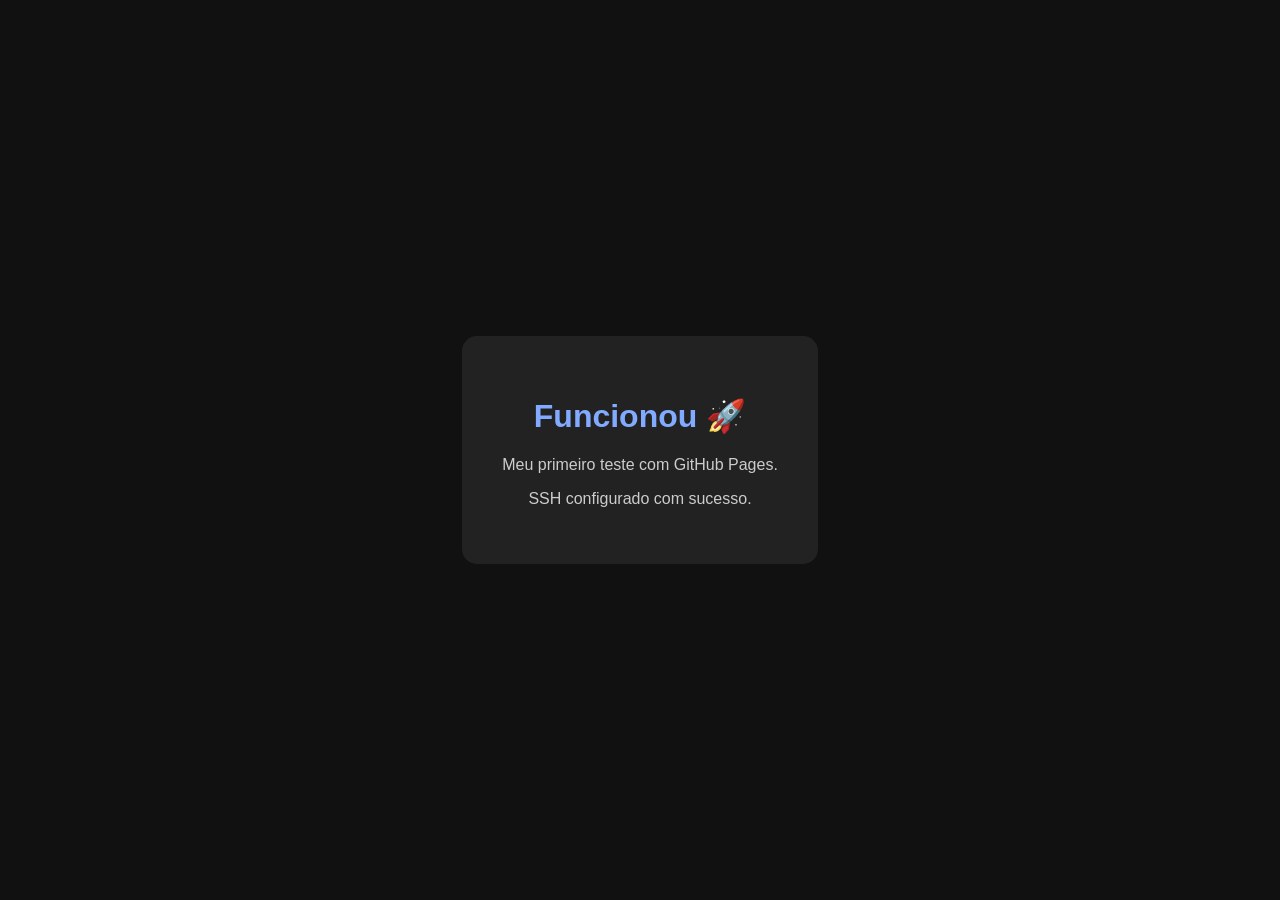
==== index.html @ 11e62f38 "Primeira página" ====
<!DOCTYPE html>
<html lang="pt-BR">
<head>
    <meta charset="UTF-8">
    <meta name="viewport" content="width=device-width, initial-scale=1.0">
    <title>Teste GitHub Pages</title>
    <style>
        body {
            font-family: Arial, sans-serif;
            background: #111;
            color: white;
            display: flex;
            height: 100vh;
            align-items: center;
            justify-content: center;
            margin: 0;
        }

        .card {
            background: #222;
            padding: 40px;
            border-radius: 15px;
            text-align: center;
        }

        h1 {
            color: #82AAFF;
        }

        p {
            color: #ccc;
        }
    </style>
</head>

<body>
    <div class="card">
        <h1>Funcionou 🚀</h1>
        <p>Meu primeiro teste com GitHub Pages.</p>
        <p>SSH configurado com sucesso.</p>
    </div>
</body>
</html>
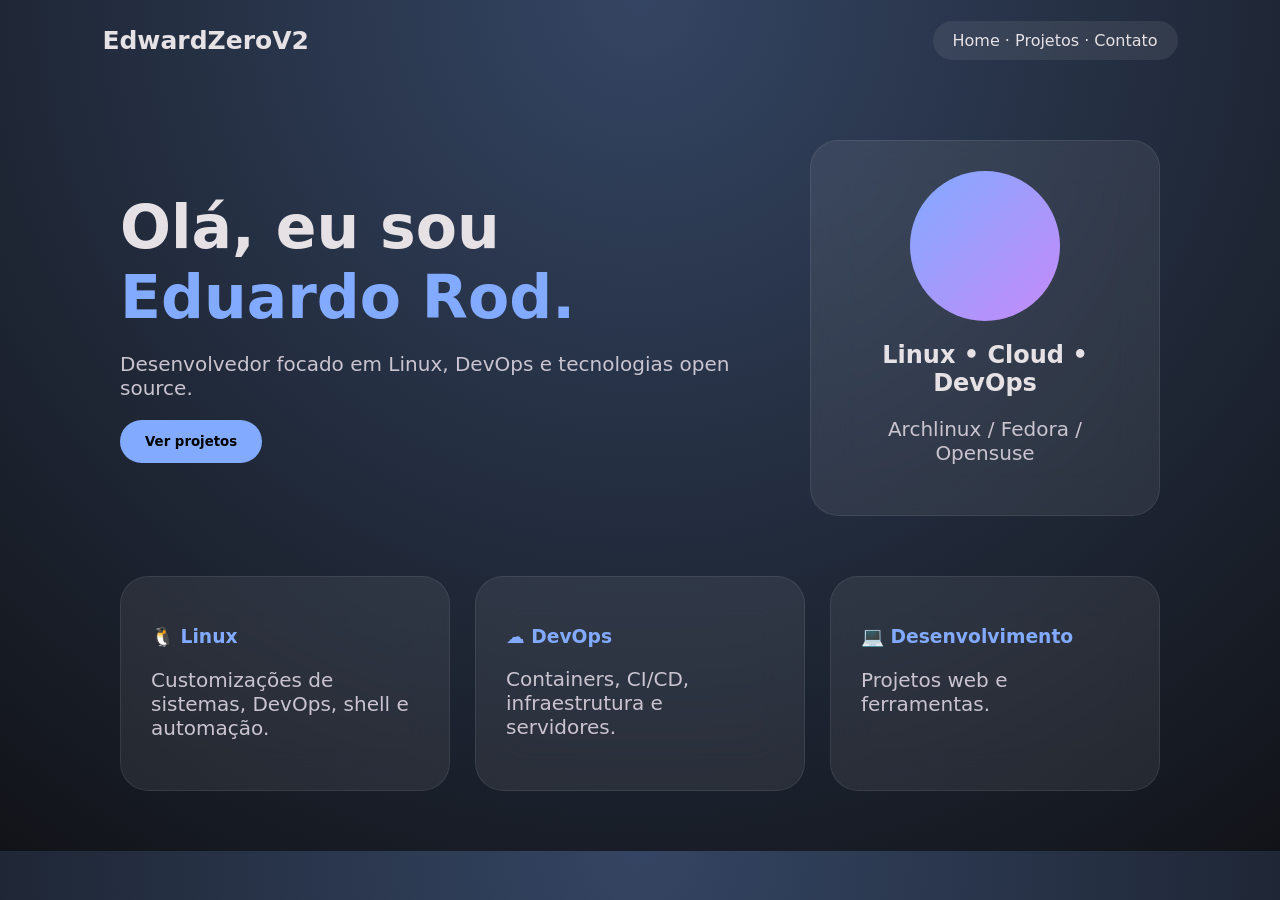
==== commit c94c12fe: "Update index.html" ====
--- a/index.html
+++ b/index.html
@@ -1,43 +1,336 @@
 <!DOCTYPE html>
 <html lang="pt-BR">
 <head>
-    <meta charset="UTF-8">
-    <meta name="viewport" content="width=device-width, initial-scale=1.0">
-    <title>Teste GitHub Pages</title>
-    <style>
-        body {
-            font-family: Arial, sans-serif;
-            background: #111;
-            color: white;
-            display: flex;
-            height: 100vh;
-            align-items: center;
-            justify-content: center;
-            margin: 0;
-        }
-
-        .card {
-            background: #222;
-            padding: 40px;
-            border-radius: 15px;
-            text-align: center;
-        }
-
-        h1 {
-            color: #82AAFF;
-        }
-
-        p {
-            color: #ccc;
-        }
-    </style>
+<meta charset="UTF-8">
+<meta name="viewport" content="width=device-width, initial-scale=1.0">
+
+<title>Edward - Portfolio</title>
+
+<style>
+
+:root {
+    --primary: #82AAFF;
+    --surface: #111318;
+    --surface2: #1b1b21;
+    --text: #e6e1e5;
+    --subtext: #cac4d0;
+}
+
+* {
+    box-sizing:border-box;
+    font-family:
+        "Google Sans",
+        "Inter",
+        system-ui,
+        sans-serif;
+}
+
+
+body {
+    margin:0;
+    background:
+        radial-gradient(
+            circle at top,
+            #344563,
+            var(--surface)
+        );
+
+    color:var(--text);
+}
+
+
+/* barra superior estilo GNOME */
+
+.header {
+
+    height:80px;
+
+    display:flex;
+    align-items:center;
+    justify-content:space-between;
+
+    padding:0 8%;
+
+}
+
+
+.logo {
+
+    font-size:25px;
+    font-weight:700;
+
+}
+
+
+.nav {
+
+    background:rgba(255,255,255,.08);
+
+    padding:10px 20px;
+
+    border-radius:40px;
+
+    backdrop-filter:blur(20px);
+
+}
+
+
+/* conteúdo */
+
+.container {
+
+    max-width:1100px;
+    margin:auto;
+    padding:60px 30px;
+
+}
+
+
+
+.hero {
+
+    display:grid;
+    grid-template-columns:1fr 350px;
+
+    gap:50px;
+
+    align-items:center;
+
+}
+
+
+
+h1 {
+
+    font-size:60px;
+    margin:0;
+
+}
+
+
+h1 span {
+
+    color:var(--primary);
+
+}
+
+
+p {
+
+    color:var(--subtext);
+
+    font-size:20px;
+
+}
+
+
+/* cards GTK */
+
+.card {
+
+    background:
+    rgba(255,255,255,.07);
+
+    border-radius:28px;
+
+    padding:30px;
+
+    border:
+    1px solid rgba(255,255,255,.08);
+
+    backdrop-filter:blur(20px);
+
+}
+
+
+.profile {
+
+    text-align:center;
+
+}
+
+
+.avatar {
+
+    width:150px;
+    height:150px;
+
+    margin:auto;
+
+    border-radius:50%;
+
+    background:
+    linear-gradient(
+        135deg,
+        #82AAFF,
+        #c58af9
+    );
+
+}
+
+
+/* projetos */
+
+.projects {
+
+    margin-top:60px;
+
+    display:grid;
+
+    grid-template-columns:
+    repeat(auto-fit,minmax(250px,1fr));
+
+    gap:25px;
+
+}
+
+
+.project h3 {
+
+    color:var(--primary);
+
+}
+
+
+button {
+
+    background:var(--primary);
+
+    border:0;
+
+    padding:14px 25px;
+
+    border-radius:30px;
+
+    font-weight:bold;
+
+    cursor:pointer;
+
+}
+
+
+</style>
+
 </head>
 
+
 <body>
-    <div class="card">
-        <h1>Funcionou 🚀</h1>
-        <p>Meu primeiro teste com GitHub Pages.</p>
-        <p>SSH configurado com sucesso.</p>
-    </div>
+
+
+<header class="header">
+
+<div class="logo">
+EdwardZeroV2
+</div>
+
+
+<div class="nav">
+Home · Projetos · Contato
+</div>
+
+</header>
+
+
+
+<main class="container">
+
+
+<section class="hero">
+
+
+<div>
+
+<h1>
+Olá, eu sou
+<span>Eduardo Rod.</span>
+</h1>
+
+<p>
+Desenvolvedor focado em Linux,
+DevOps e tecnologias open source.
+</p>
+
+
+<button>
+Ver projetos
+</button>
+
+
+</div>
+
+
+
+<div class="card profile">
+
+<div class="avatar"></div>
+
+<h2>
+Linux • Cloud • DevOps
+</h2>
+
+<p>
+Archlinux / Fedora / Opensuse
+</p>
+
+</div>
+
+
+</section>
+
+
+
+
+<section class="projects">
+
+
+<div class="card project">
+
+<h3>
+🐧 Linux
+</h3>
+
+<p>
+Customizações de sistemas,
+DevOps, shell e automação.
+</p>
+
+</div>
+
+
+
+<div class="card project">
+
+<h3>
+☁ DevOps
+</h3>
+
+<p>
+Containers, CI/CD,
+infraestrutura e servidores.
+</p>
+
+</div>
+
+
+
+<div class="card project">
+
+<h3>
+💻 Desenvolvimento
+</h3>
+
+<p>
+Projetos web e ferramentas.
+</p>
+
+</div>
+
+
+</section>
+
+
+</main>
+
+
 </body>
 </html>
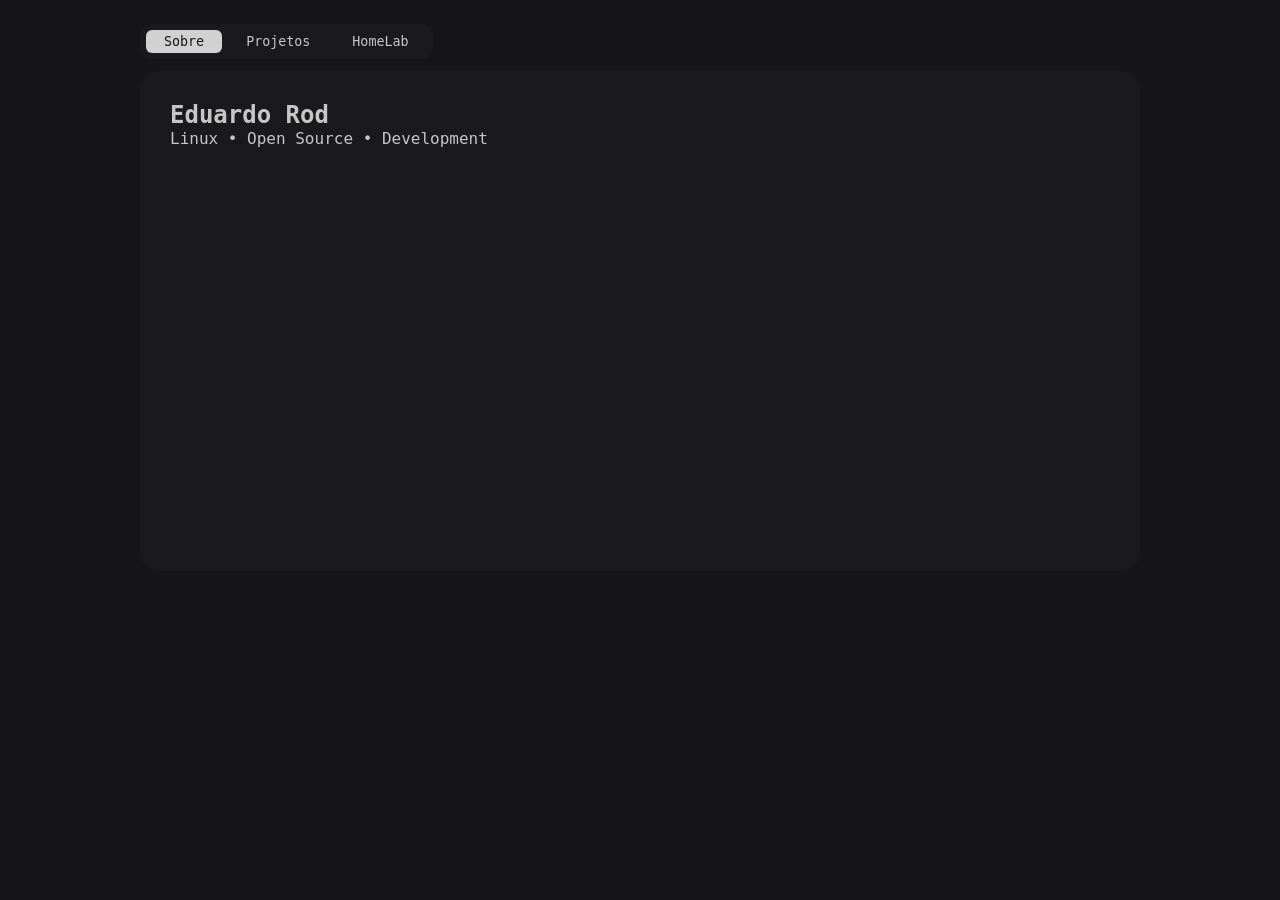
==== commit 6de86178: "Create initial portfolio structure" ====
--- a/index.html
+++ b/index.html
@@ -1,336 +1,69 @@
 <!DOCTYPE html>
 <html lang="pt-BR">
+
 <head>
-<meta charset="UTF-8">
-<meta name="viewport" content="width=device-width, initial-scale=1.0">
 
-<title>Edward - Portfolio</title>
+    <meta charset="UTF-8">
+    <meta name="viewport" content="width=device-width, initial-scale=1.0">
 
-<style>
+    <title>EdwardZeroV2</title>
 
-:root {
-    --primary: #82AAFF;
-    --surface: #111318;
-    --surface2: #1b1b21;
-    --text: #e6e1e5;
-    --subtext: #cac4d0;
-}
-
-* {
-    box-sizing:border-box;
-    font-family:
-        "Google Sans",
-        "Inter",
-        system-ui,
-        sans-serif;
-}
-
-
-body {
-    margin:0;
-    background:
-        radial-gradient(
-            circle at top,
-            #344563,
-            var(--surface)
-        );
-
-    color:var(--text);
-}
-
-
-/* barra superior estilo GNOME */
-
-.header {
-
-    height:80px;
-
-    display:flex;
-    align-items:center;
-    justify-content:space-between;
-
-    padding:0 8%;
-
-}
-
-
-.logo {
-
-    font-size:25px;
-    font-weight:700;
-
-}
-
-
-.nav {
-
-    background:rgba(255,255,255,.08);
-
-    padding:10px 20px;
-
-    border-radius:40px;
-
-    backdrop-filter:blur(20px);
-
-}
-
-
-/* conteúdo */
-
-.container {
-
-    max-width:1100px;
-    margin:auto;
-    padding:60px 30px;
-
-}
-
-
-
-.hero {
-
-    display:grid;
-    grid-template-columns:1fr 350px;
-
-    gap:50px;
-
-    align-items:center;
-
-}
-
-
-
-h1 {
-
-    font-size:60px;
-    margin:0;
-
-}
-
-
-h1 span {
-
-    color:var(--primary);
-
-}
-
-
-p {
-
-    color:var(--subtext);
-
-    font-size:20px;
-
-}
-
-
-/* cards GTK */
-
-.card {
-
-    background:
-    rgba(255,255,255,.07);
-
-    border-radius:28px;
-
-    padding:30px;
-
-    border:
-    1px solid rgba(255,255,255,.08);
-
-    backdrop-filter:blur(20px);
-
-}
-
-
-.profile {
-
-    text-align:center;
-
-}
-
-
-.avatar {
-
-    width:150px;
-    height:150px;
-
-    margin:auto;
-
-    border-radius:50%;
-
-    background:
-    linear-gradient(
-        135deg,
-        #82AAFF,
-        #c58af9
-    );
-
-}
-
-
-/* projetos */
-
-.projects {
-
-    margin-top:60px;
-
-    display:grid;
-
-    grid-template-columns:
-    repeat(auto-fit,minmax(250px,1fr));
-
-    gap:25px;
-
-}
-
-
-.project h3 {
-
-    color:var(--primary);
-
-}
-
-
-button {
-
-    background:var(--primary);
-
-    border:0;
-
-    padding:14px 25px;
-
-    border-radius:30px;
-
-    font-weight:bold;
-
-    cursor:pointer;
-
-}
-
-
-</style>
+    <link rel="stylesheet" href="css/style.css">
 
 </head>
 
 
 <body>
 
-
-<header class="header">
-
-<div class="logo">
-EdwardZeroV2
-</div>
+    <div class="app">
 
 
-<div class="nav">
-Home · Projetos · Contato
-</div>
+        <header class="header">
 
-</header>
+            <nav class="tabs" aria-label="Navegação principal">
+
+
+                <button class="tab active" data-page="about">
+                    Sobre
+                </button>
+
+
+                <button class="tab" data-page="projects">
+                    Projetos
+                </button>
+
+
+                <button class="tab" data-page="homelab">
+                    HomeLab
+                </button>
+
+
+            </nav>
+
+        </header>
 
 
 
-<main class="container">
+        <main class="content">
 
 
-<section class="hero">
+            <section class="page" id="page">
+
+                <!-- O conteúdo das páginas entra aqui -->
+
+            </section>
 
 
-<div>
-
-<h1>
-Olá, eu sou
-<span>Eduardo Rod.</span>
-</h1>
-
-<p>
-Desenvolvedor focado em Linux,
-DevOps e tecnologias open source.
-</p>
+        </main>
 
 
-<button>
-Ver projetos
-</button>
-
-
-</div>
+    </div>
 
 
 
-<div class="card profile">
-
-<div class="avatar"></div>
-
-<h2>
-Linux • Cloud • DevOps
-</h2>
-
-<p>
-Archlinux / Fedora / Opensuse
-</p>
-
-</div>
-
-
-</section>
-
-
-
-
-<section class="projects">
-
-
-<div class="card project">
-
-<h3>
-🐧 Linux
-</h3>
-
-<p>
-Customizações de sistemas,
-DevOps, shell e automação.
-</p>
-
-</div>
-
-
-
-<div class="card project">
-
-<h3>
-☁ DevOps
-</h3>
-
-<p>
-Containers, CI/CD,
-infraestrutura e servidores.
-</p>
-
-</div>
-
-
-
-<div class="card project">
-
-<h3>
-💻 Desenvolvimento
-</h3>
-
-<p>
-Projetos web e ferramentas.
-</p>
-
-</div>
-
-
-</section>
-
-
-</main>
+    <script src="js/main.js"></script>
 
 
 </body>
+
 </html>
--- a/css/style.css
+++ b/css/style.css
@@ -0,0 +1,106 @@
+:root {
+    --background: #161618;
+    --surface: #1a1a1c;
+    --surface-active: #d1d1d1;
+    --text: #c6c6c6;
+    --text-highlight: #dfe0e0;
+    --text-on-active: #161618;
+}
+
+
+/* Reset */
+
+* {
+    margin: 0;
+    padding: 0;
+    box-sizing: border-box;
+}
+
+
+/* Base */
+
+body {
+    min-height: 100vh;
+    background: var(--background);
+    color: var(--text);
+    font-family:
+    "Monaspace Neon NF",
+    monospace;
+}
+
+html {
+    scroll-behavior: smooth;
+}
+
+/* Estrutura principal */
+
+.app {
+    width: min(94%, 1000px);
+    min-height: 100vh;
+    margin: auto;
+}
+
+
+/* Cabeçalho */
+
+.header {
+    display:flex;
+    justify-content:flex-start;
+    align-items:center;
+    padding:24px 0;
+}
+
+/* Tabs */
+
+.tabs {
+    display: flex;
+    gap: 6px;
+    padding: 6px;
+    background: var(--surface);
+    border-radius: 12px;
+}
+
+
+.tab {
+    border:none;
+    background:transparent;
+    color:var(--text);
+    font-family:inherit;
+    padding:4px 18px;
+    border-radius:6px;
+    cursor:pointer;
+    transition:.2s ease;
+}
+
+
+.tab.active {
+    background:var(--surface-active);
+    color:var(--text-on-active);
+}
+
+
+/* Área de conteúdo */
+
+.content {
+    margin-top: -12px;
+}
+
+.page {
+    min-height:500px;
+    padding:30px;
+    background:var(--surface);
+    border-radius:20px;
+    animation: page-in .25s ease;
+}
+
+@keyframes page-in {
+    from {
+        opacity:0;
+        transform:translateY(8px);
+    }
+
+    to {
+        opacity:1;
+        transform:translateY(0);
+    }
+}
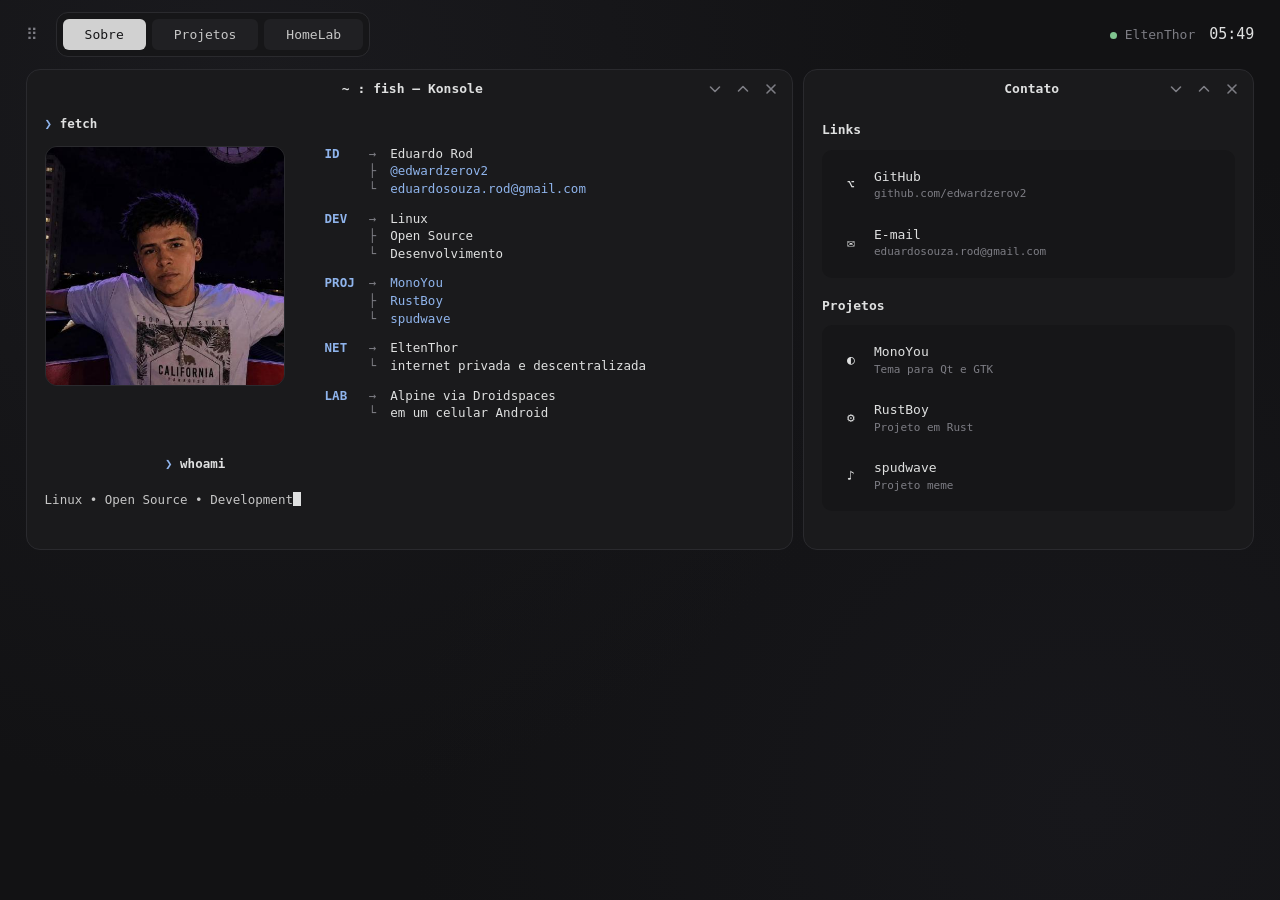
==== commit e58d464e: "Redesign: visual desktop KDE, avatar, EltenThor e projetos" ====
--- a/index.html
+++ b/index.html
@@ -17,52 +17,39 @@
 
     <div class="app">
 
+        <!-- Painel superior -->
+        <header class="header">
 
-        <header class="header">
+            <span class="launcher" aria-hidden="true">⠿</span>
 
             <nav class="tabs" aria-label="Navegação principal">
 
-
-                <button class="tab active" data-page="about">
-                    Sobre
-                </button>
-
-
-                <button class="tab" data-page="projects">
-                    Projetos
-                </button>
-
-
-                <button class="tab" data-page="homelab">
-                    HomeLab
-                </button>
-
+                <button class="tab active" data-page="about">Sobre</button>
+                <button class="tab" data-page="projects">Projetos</button>
+                <button class="tab" data-page="homelab">HomeLab</button>
 
             </nav>
+
+            <div class="tray">
+                <span class="net" title="Este site roda na EltenThor">EltenThor</span>
+                <time class="clock" id="clock">--:--</time>
+            </div>
 
         </header>
 
 
-
         <main class="content">
 
-
             <section class="page" id="page">
-
                 <!-- O conteúdo das páginas entra aqui -->
-
             </section>
 
-
         </main>
-
 
     </div>
 
 
-
     <script src="js/main.js"></script>
-
 
 </body>
 
--- a/css/style.css
+++ b/css/style.css
@@ -1,12 +1,21 @@
 :root {
-    --background: #161618;
+    --background: #121214;
+    --panel: #161618;
     --surface: #1a1a1c;
+    --surface-2: #202023;
     --surface-active: #d1d1d1;
+    --border: #2a2a2e;
     --text: #c6c6c6;
+    --text-dim: #7d7d84;
     --text-highlight: #dfe0e0;
     --text-on-active: #161618;
-}
-
+    --accent: #1f3556;
+    --accent-text: #8fb4ec;
+    --ok: #7fc48f;
+    --warn: #e0b45c;
+    --radius-win: 14px;
+    --gap: 10px;
+}
 
 /* Reset */
 
@@ -16,91 +25,536 @@
     box-sizing: border-box;
 }
 
-
-/* Base */
+html {
+    scroll-behavior: smooth;
+}
 
 body {
     min-height: 100vh;
-    background: var(--background);
+    background:
+        radial-gradient(circle at 20% 10%, #1a1a1e 0%, transparent 55%),
+        radial-gradient(circle at 85% 90%, #17171b 0%, transparent 50%),
+        var(--background);
     color: var(--text);
-    font-family:
-    "Monaspace Neon NF",
-    monospace;
-}
-
-html {
-    scroll-behavior: smooth;
+    font-family: "Monaspace Neon NF", "Monaspace Neon", "JetBrains Mono", "Fira Code", ui-monospace, monospace;
+    font-size: 13px;
+    line-height: 1.5;
+}
+
+a {
+    color: var(--accent-text);
+    text-decoration: none;
+}
+
+a:hover {
+    text-decoration: underline;
+}
+
+:focus-visible {
+    outline: 2px solid var(--accent-text);
+    outline-offset: 2px;
 }
 
 /* Estrutura principal */
 
 .app {
-    width: min(94%, 1000px);
+    width: min(96%, 1400px);
     min-height: 100vh;
     margin: auto;
-}
-
-
-/* Cabeçalho */
+    padding-bottom: 24px;
+}
+
+/* Painel superior (barra do KDE) */
 
 .header {
-    display:flex;
-    justify-content:flex-start;
-    align-items:center;
-    padding:24px 0;
-}
-
-/* Tabs */
+    display: flex;
+    align-items: center;
+    gap: 16px;
+    padding: 12px 0;
+}
+
+.launcher {
+    color: var(--text-dim);
+    font-size: 16px;
+    letter-spacing: 2px;
+}
 
 .tabs {
     display: flex;
     gap: 6px;
     padding: 6px;
+    background: var(--panel);
+    border: 1px solid var(--border);
+    border-radius: 12px;
+}
+
+.tab {
+    border: none;
+    background: var(--surface-2);
+    color: var(--text);
+    font-family: inherit;
+    font-size: inherit;
+    padding: 8px 22px;
+    border-radius: 6px;
+    cursor: pointer;
+    transition: .2s ease;
+}
+
+.tab:hover {
+    background: #2a2a2e;
+}
+
+.tab.active {
+    background: var(--surface-active);
+    color: var(--text-on-active);
+}
+
+.tray {
+    margin-left: auto;
+    display: flex;
+    align-items: center;
+    gap: 14px;
+    color: var(--text-dim);
+}
+
+.clock {
+    color: var(--text-highlight);
+    font-size: 15px;
+}
+
+/* Área de conteúdo */
+
+.page {
+    animation: page-in .25s ease;
+}
+
+@keyframes page-in {
+    from { opacity: 0; transform: translateY(8px); }
+    to   { opacity: 1; transform: translateY(0); }
+}
+
+/* Layout tiled */
+
+.tile {
+    display: grid;
+    gap: var(--gap);
+}
+
+.tile.about    { grid-template-columns: 1.7fr 1fr; grid-template-rows: auto auto; }
+.tile.projects { grid-template-columns: 1fr; }
+.tile.homelab  { grid-template-columns: 1fr 1.1fr; }
+
+.span-2 { grid-column: span 2; }
+
+/* Janela */
+
+.win {
+    display: flex;
+    flex-direction: column;
+    min-width: 0;
     background: var(--surface);
+    border: 1px solid var(--border);
+    border-radius: var(--radius-win);
+    overflow: hidden;
+}
+
+.tray .net::before {
+    content: "";
+    display: inline-block;
+    width: 7px;
+    height: 7px;
+    margin-right: 8px;
+    border-radius: 50%;
+    background: var(--ok);
+}
+
+.win-title {
+    display: grid;
+    grid-template-columns: 1fr auto 1fr;
+    align-items: center;
+    padding: 8px 10px 8px 16px;
+    color: var(--text-highlight);
+    font-weight: 600;
+}
+
+.win-title h2 {
+    grid-column: 2;
+    font-size: 13px;
+    font-weight: 600;
+}
+
+.win-controls {
+    grid-column: 3;
+    justify-self: end;
+    display: flex;
+    align-items: center;
+    gap: 6px;
+    color: var(--text-dim);
+}
+
+/* Botões de janela: ícones desenhados em SVG, todos do mesmo tamanho e alinhados */
+
+.wc {
+    display: block;
+    width: 22px;
+    height: 22px;
+    background: currentColor;
+    -webkit-mask: var(--icon) center / 14px 14px no-repeat;
+    mask: var(--icon) center / 14px 14px no-repeat;
+}
+
+.wc-min   { --icon: url("data:image/svg+xml,%3Csvg xmlns='http://www.w3.org/2000/svg' viewBox='0 0 14 14'%3E%3Cpath d='M2.5 5l4.5 4.5L11.5 5' fill='none' stroke='%23000' stroke-width='1.6' stroke-linecap='round' stroke-linejoin='round'/%3E%3C/svg%3E"); }
+.wc-max   { --icon: url("data:image/svg+xml,%3Csvg xmlns='http://www.w3.org/2000/svg' viewBox='0 0 14 14'%3E%3Cpath d='M2.5 9l4.5-4.5L11.5 9' fill='none' stroke='%23000' stroke-width='1.6' stroke-linecap='round' stroke-linejoin='round'/%3E%3C/svg%3E"); }
+.wc-close { --icon: url("data:image/svg+xml,%3Csvg xmlns='http://www.w3.org/2000/svg' viewBox='0 0 14 14'%3E%3Cpath d='M3 3l8 8M11 3l-8 8' fill='none' stroke='%23000' stroke-width='1.6' stroke-linecap='round'/%3E%3C/svg%3E"); }
+
+.win-body {
+    padding: 8px 18px 20px;
+    flex: 1;
+}
+
+.toolbar {
+    display: flex;
+    align-items: center;
+    gap: 22px;
+    padding: 6px 18px 14px;
+    color: var(--text-dim);
+    border-bottom: 1px solid var(--border);
+}
+
+.toolbar span:first-child {
+    color: var(--text);
+}
+
+/* Konsole */
+
+.term {
+    font-size: 12.5px;
+    white-space: pre;
+    overflow-x: auto;
+    line-height: 1.25;
+}
+
+.term .prompt { color: var(--accent-text); }
+.term .cmd    { color: var(--text-highlight); font-weight: 600; }
+
+.fetch {
+    display: flex;
+    gap: 40px;
+    margin-top: 14px;
+    align-items: flex-start;
+}
+
+.avatar {
+    flex: none;
+    width: 240px;
+    max-width: 100%;
+    aspect-ratio: 1;
+    object-fit: cover;
     border-radius: 12px;
-}
-
-
-.tab {
-    border:none;
-    background:transparent;
-    color:var(--text);
-    font-family:inherit;
-    padding:4px 18px;
-    border-radius:6px;
-    cursor:pointer;
-    transition:.2s ease;
-}
-
-
-.tab.active {
-    background:var(--surface-active);
-    color:var(--text-on-active);
-}
-
-
-/* Área de conteúdo */
-
-.content {
-    margin-top: -12px;
-}
-
-.page {
-    min-height:500px;
-    padding:30px;
-    background:var(--surface);
-    border-radius:20px;
-    animation: page-in .25s ease;
-}
-
-@keyframes page-in {
-    from {
-        opacity:0;
-        transform:translateY(8px);
-    }
-
-    to {
-        opacity:1;
-        transform:translateY(0);
-    }
-}
+    border: 1px solid var(--border);
+    display: block;
+}
+
+.fetch .info {
+    display: grid;
+    grid-template-columns: auto auto 1fr;
+    column-gap: 14px;
+    row-gap: 2px;
+    align-content: start;
+}
+
+.info .key { color: var(--accent-text); font-weight: 700; }
+.info .arrow { color: var(--text-dim); }
+.info .val { color: var(--text-highlight); white-space: normal; }
+.info .gap { grid-column: 1 / -1; height: 10px; }
+
+.cursor {
+    display: inline-block;
+    width: 8px;
+    height: 14px;
+    background: var(--text-highlight);
+    vertical-align: -2px;
+    animation: blink 1.1s steps(1) infinite;
+}
+
+@keyframes blink { 50% { opacity: 0; } }
+
+/* Lista de itens (links, ações rápidas) */
+
+.section-label {
+    color: var(--text-highlight);
+    font-weight: 600;
+    margin: 4px 0 10px;
+}
+
+.list {
+    background: var(--panel);
+    border-radius: 10px;
+    padding: 6px;
+    margin-bottom: 18px;
+}
+
+.list-item {
+    display: flex;
+    align-items: center;
+    gap: 14px;
+    padding: 11px 14px;
+    border-radius: 8px;
+    color: var(--text);
+    text-decoration: none;
+    transition: background .15s ease;
+}
+
+a.list-item:hover {
+    background: var(--surface-2);
+    text-decoration: none;
+}
+
+.list-item .ico {
+    width: 18px;
+    text-align: center;
+    color: var(--text-highlight);
+}
+
+.list-item strong {
+    display: block;
+    font-weight: 500;
+    color: var(--text-highlight);
+}
+
+.list-item small {
+    display: block;
+    color: var(--text-dim);
+    font-size: 11px;
+}
+
+/* Cartão do container (DistroShelf) */
+
+.container-card {
+    display: flex;
+    align-items: center;
+    gap: 16px;
+    padding: 18px 20px;
+    background: var(--accent);
+    border-radius: 12px;
+    margin-bottom: 22px;
+}
+
+.container-card .badge {
+    width: 40px;
+    height: 40px;
+    display: grid;
+    place-items: center;
+    border-radius: 50%;
+    background: #dfe6f3;
+    color: #1f3556;
+    font-weight: 700;
+}
+
+.container-card h3 {
+    color: #fff;
+    font-size: 20px;
+}
+
+.container-card p {
+    color: var(--accent-text);
+    font-size: 12px;
+}
+
+/* Gerenciador de arquivos (Dolphin) */
+
+.files {
+    display: grid;
+    grid-template-columns: 190px 1fr;
+    min-height: 420px;
+}
+
+.places {
+    padding: 14px 10px;
+    border-right: 1px solid var(--border);
+}
+
+.places h3 {
+    font-size: 12px;
+    color: var(--text-dim);
+    font-weight: 500;
+    margin: 6px 10px 6px;
+}
+
+.place {
+    display: block;
+    width: 100%;
+    text-align: left;
+    text-decoration: none;
+    background: none;
+    border: none;
+    font: inherit;
+    color: var(--text);
+    padding: 8px 10px;
+    border-radius: 8px;
+    cursor: pointer;
+}
+
+.place:hover { background: var(--surface-2); text-decoration: none; }
+.place.active { background: var(--surface-active); color: var(--text-on-active); }
+
+.file-head,
+.file-row {
+    display: grid;
+    grid-template-columns: 1fr 180px 240px;
+    gap: 12px;
+    padding: 9px 16px;
+    align-items: center;
+}
+
+.file-head {
+    border-bottom: 1px solid var(--border);
+    color: var(--text-highlight);
+    font-weight: 600;
+}
+
+.file-row {
+    color: var(--text);
+    text-decoration: none;
+    border-radius: 8px;
+    border: 1px solid transparent;
+    margin: 2px 6px;
+}
+
+a.file-row:hover {
+    background: var(--surface-2);
+    text-decoration: none;
+}
+
+a.file-row:focus-visible {
+    border-color: var(--text-highlight);
+    outline: none;
+}
+
+.file-row .name {
+    display: flex;
+    align-items: center;
+    gap: 12px;
+    color: var(--text-highlight);
+}
+
+.folder {
+    width: 26px;
+    height: 20px;
+    background: #c9c9cc;
+    border-radius: 3px 3px 4px 4px;
+    position: relative;
+}
+
+.folder::before {
+    content: "";
+    position: absolute;
+    left: 0;
+    top: -4px;
+    width: 11px;
+    height: 5px;
+    background: #c9c9cc;
+    border-radius: 3px 3px 0 0;
+}
+
+.status {
+    padding: 8px 16px;
+    color: var(--text-dim);
+    border-top: 1px solid var(--border);
+}
+
+/* Serviços (controle de volume) */
+
+.tabs-inner {
+    display: flex;
+    gap: 22px;
+    padding: 0 18px 12px;
+    color: var(--text-dim);
+}
+
+.tabs-inner .on { color: var(--text-highlight); }
+
+.service {
+    padding: 12px 0 16px;
+    border-bottom: 1px solid var(--border);
+}
+
+.service:last-child { border-bottom: none; }
+
+.service header {
+    display: flex;
+    justify-content: space-between;
+    color: var(--text-highlight);
+    margin-bottom: 10px;
+}
+
+.dot {
+    display: inline-block;
+    width: 8px;
+    height: 8px;
+    border-radius: 50%;
+    margin-right: 8px;
+    background: var(--ok);
+}
+
+.dot.warn { background: var(--warn); }
+
+.meter {
+    height: 4px;
+    background: var(--border);
+    border-radius: 4px;
+    position: relative;
+}
+
+.meter i {
+    position: absolute;
+    inset: 0 auto 0 0;
+    background: var(--text-dim);
+    border-radius: 4px;
+}
+
+.meter i::after {
+    content: "";
+    position: absolute;
+    right: -6px;
+    top: -4px;
+    width: 12px;
+    height: 12px;
+    border-radius: 50%;
+    background: var(--text-highlight);
+}
+
+.meter-legend {
+    display: flex;
+    justify-content: space-between;
+    margin-top: 10px;
+    font-size: 11px;
+    color: var(--text-dim);
+}
+
+/* Responsivo */
+
+@media (max-width: 900px) {
+    .tile.about,
+    .tile.homelab { grid-template-columns: 1fr; }
+
+    .span-2 { grid-column: auto; }
+
+    .fetch { flex-direction: column; gap: 16px; }
+
+    .files { grid-template-columns: 1fr; }
+    .places { display: none; }
+
+    .file-head,
+    .file-row { grid-template-columns: 1fr 110px; }
+
+    .file-head span:last-child,
+    .file-row span:last-child { display: none; }
+
+    .tray span:not(.clock) { display: none; }
+}
+
+@media (prefers-reduced-motion: reduce) {
+    .page, .cursor { animation: none; }
+    * { transition: none !important; }
+}
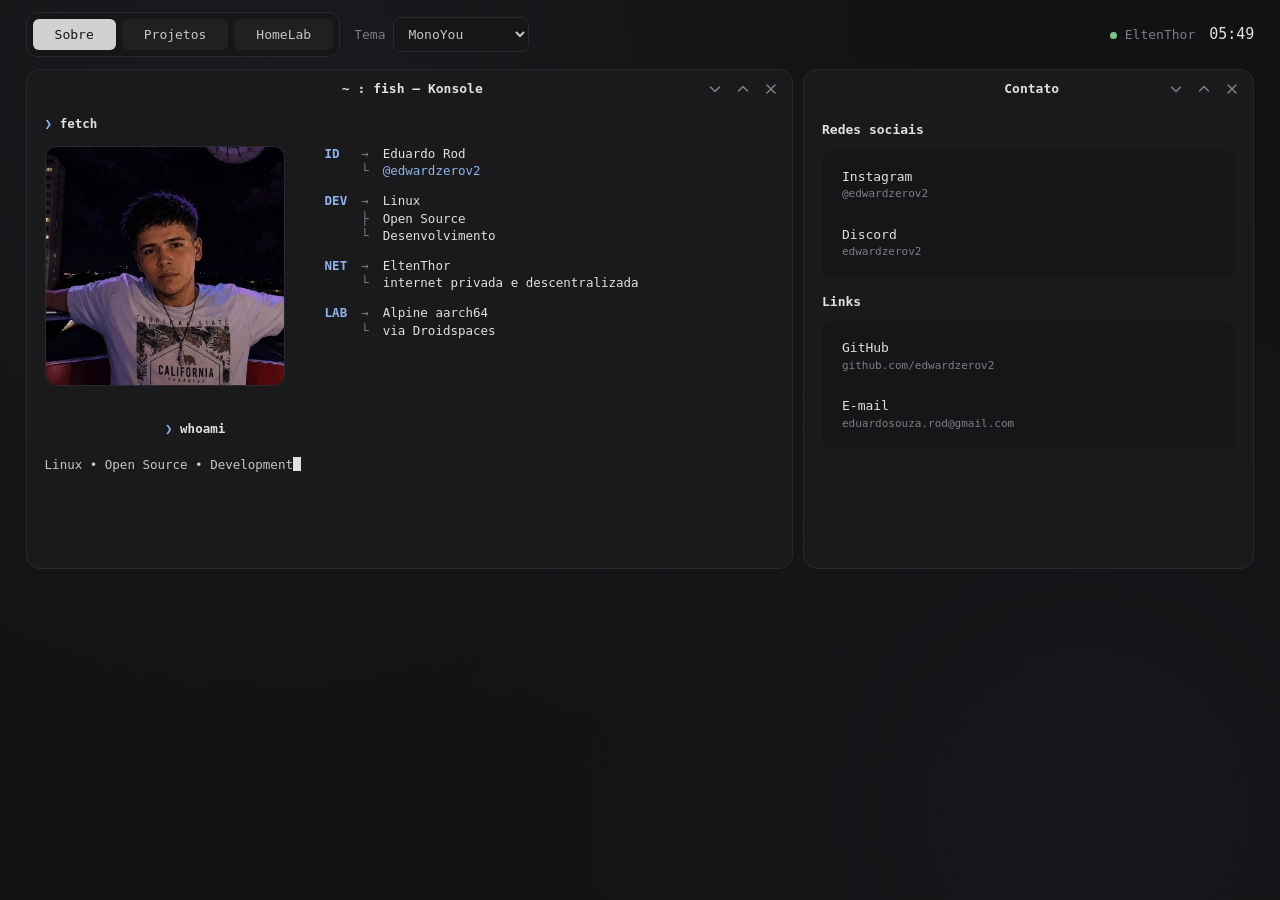
==== commit 0383ff4c: "Redesign portfolio" ====
--- a/index.html
+++ b/index.html
@@ -8,19 +8,16 @@
 
     <title>EdwardZeroV2</title>
 
+    <link rel="stylesheet" href="css/themes.css">
     <link rel="stylesheet" href="css/style.css">
 
 </head>
-
 
 <body>
 
     <div class="app">
 
-        <!-- Painel superior -->
         <header class="header">
-
-            <span class="launcher" aria-hidden="true">⠿</span>
 
             <nav class="tabs" aria-label="Navegação principal">
 
@@ -30,6 +27,15 @@
 
             </nav>
 
+            <label class="theme-picker" for="theme-picker">
+                <span>Tema</span>
+                <select id="theme-picker" aria-label="Escolher tema">
+                    <option value="monoyou">MonoYou</option>
+                    <option value="monoyou-warm">MonoYou Warm</option>
+                    <option value="monoyou-cold">MonoYou Cold</option>
+                </select>
+            </label>
+
             <div class="tray">
                 <span class="net" title="Este site roda na EltenThor">EltenThor</span>
                 <time class="clock" id="clock">--:--</time>
@@ -37,17 +43,13 @@
 
         </header>
 
-
         <main class="content">
 
-            <section class="page" id="page">
-                <!-- O conteúdo das páginas entra aqui -->
-            </section>
+            <section class="page" id="page"></section>
 
         </main>
 
     </div>
-
 
     <script src="js/main.js"></script>
 
--- a/css/themes.css
+++ b/css/themes.css
@@ -0,0 +1,66 @@
+:root {
+    color-scheme: dark;
+    --background: #121214;
+    --background-glow-1: #1a1a1e;
+    --background-glow-2: #17171b;
+    --panel: #161618;
+    --surface: #1a1a1c;
+    --surface-2: #202023;
+    --surface-hover: #2a2a2e;
+    --surface-active: #d1d1d1;
+    --border: #2a2a2e;
+    --text: #c6c6c6;
+    --text-dim: #7d7d84;
+    --text-highlight: #dfe0e0;
+    --text-on-active: #161618;
+    --text-on-accent: #ffffff;
+    --accent: #1f3556;
+    --accent-text: #8fb4ec;
+    --ok: #7fc48f;
+    --warn: #e0b45c;
+    --file-icon: #c9c9cc;
+}
+
+:root[data-theme="monoyou-warm"] {
+    --background: #171311;
+    --background-glow-1: #241b17;
+    --background-glow-2: #211a15;
+    --panel: #1d1916;
+    --surface: #24201c;
+    --surface-2: #2c2621;
+    --surface-hover: #382d25;
+    --surface-active: #e7d8c7;
+    --border: #3a3028;
+    --text: #d1c4b5;
+    --text-dim: #948474;
+    --text-highlight: #f0e4d4;
+    --text-on-active: #211a15;
+    --text-on-accent: #ffffff;
+    --accent: #56371f;
+    --accent-text: #e8b77e;
+    --ok: #9bc68d;
+    --warn: #e6ae62;
+    --file-icon: #d6b895;
+}
+
+:root[data-theme="monoyou-cold"] {
+    --background: #10151b;
+    --background-glow-1: #18232e;
+    --background-glow-2: #151c26;
+    --panel: #141b23;
+    --surface: #19222c;
+    --surface-2: #202d39;
+    --surface-hover: #2a3948;
+    --surface-active: #d0e0ef;
+    --border: #293846;
+    --text: #c3d0dc;
+    --text-dim: #8191a2;
+    --text-highlight: #e1edf7;
+    --text-on-active: #131b23;
+    --text-on-accent: #ffffff;
+    --accent: #1f405b;
+    --accent-text: #8fc7ee;
+    --ok: #7fc9aa;
+    --warn: #e1bd70;
+    --file-icon: #c7d8e8;
+}
--- a/css/style.css
+++ b/css/style.css
@@ -1,23 +1,7 @@
 :root {
-    --background: #121214;
-    --panel: #161618;
-    --surface: #1a1a1c;
-    --surface-2: #202023;
-    --surface-active: #d1d1d1;
-    --border: #2a2a2e;
-    --text: #c6c6c6;
-    --text-dim: #7d7d84;
-    --text-highlight: #dfe0e0;
-    --text-on-active: #161618;
-    --accent: #1f3556;
-    --accent-text: #8fb4ec;
-    --ok: #7fc48f;
-    --warn: #e0b45c;
     --radius-win: 14px;
     --gap: 10px;
 }
-
-/* Reset */
 
 * {
     margin: 0;
@@ -32,8 +16,8 @@
 body {
     min-height: 100vh;
     background:
-        radial-gradient(circle at 20% 10%, #1a1a1e 0%, transparent 55%),
-        radial-gradient(circle at 85% 90%, #17171b 0%, transparent 50%),
+        radial-gradient(circle at 20% 10%, var(--background-glow-1) 0%, transparent 55%),
+        radial-gradient(circle at 85% 90%, var(--background-glow-2) 0%, transparent 50%),
         var(--background);
     color: var(--text);
     font-family: "Monaspace Neon NF", "Monaspace Neon", "JetBrains Mono", "Fira Code", ui-monospace, monospace;
@@ -55,28 +39,16 @@
     outline-offset: 2px;
 }
 
-/* Estrutura principal */
-
 .app {
     width: min(96%, 1400px);
-    min-height: 100vh;
     margin: auto;
-    padding-bottom: 24px;
-}
-
-/* Painel superior (barra do KDE) */
+    padding-bottom: 16px;
+}
 
 .header {
     display: flex;
     align-items: center;
-    gap: 16px;
     padding: 12px 0;
-}
-
-.launcher {
-    color: var(--text-dim);
-    font-size: 16px;
-    letter-spacing: 2px;
 }
 
 .tabs {
@@ -86,6 +58,24 @@
     background: var(--panel);
     border: 1px solid var(--border);
     border-radius: 12px;
+}
+
+.theme-picker {
+    display: flex;
+    align-items: center;
+    gap: 8px;
+    margin-left: 14px;
+    color: var(--text-dim);
+}
+
+.theme-picker select {
+    border: 1px solid var(--border);
+    border-radius: 8px;
+    padding: 8px 10px;
+    background: var(--panel);
+    color: var(--text);
+    font: inherit;
+    cursor: pointer;
 }
 
 .tab {
@@ -101,7 +91,7 @@
 }
 
 .tab:hover {
-    background: #2a2a2e;
+    background: var(--surface-hover);
 }
 
 .tab.active {
@@ -122,8 +112,6 @@
     font-size: 15px;
 }
 
-/* Área de conteúdo */
-
 .page {
     animation: page-in .25s ease;
 }
@@ -133,25 +121,22 @@
     to   { opacity: 1; transform: translateY(0); }
 }
 
-/* Layout tiled */
-
 .tile {
     display: grid;
     gap: var(--gap);
 }
 
-.tile.about    { grid-template-columns: 1.7fr 1fr; grid-template-rows: auto auto; }
+.tile.about    { grid-template-columns: minmax(0, 1.7fr) minmax(280px, 1fr); align-items: stretch; }
 .tile.projects { grid-template-columns: 1fr; }
-.tile.homelab  { grid-template-columns: 1fr 1.1fr; }
+.tile.homelab  { grid-template-columns: minmax(0, 1fr) minmax(0, 1.1fr); align-items: stretch; }
 
 .span-2 { grid-column: span 2; }
-
-/* Janela */
 
 .win {
     display: flex;
     flex-direction: column;
     min-width: 0;
+    min-height: 500px;
     background: var(--surface);
     border: 1px solid var(--border);
     border-radius: var(--radius-win);
@@ -192,8 +177,6 @@
     color: var(--text-dim);
 }
 
-/* Botões de janela: ícones desenhados em SVG, todos do mesmo tamanho e alinhados */
-
 .wc {
     display: block;
     width: 22px;
@@ -208,7 +191,7 @@
 .wc-close { --icon: url("data:image/svg+xml,%3Csvg xmlns='http://www.w3.org/2000/svg' viewBox='0 0 14 14'%3E%3Cpath d='M3 3l8 8M11 3l-8 8' fill='none' stroke='%23000' stroke-width='1.6' stroke-linecap='round'/%3E%3C/svg%3E"); }
 
 .win-body {
-    padding: 8px 18px 20px;
+    padding: 8px 18px 14px;
     flex: 1;
 }
 
@@ -224,8 +207,6 @@
 .toolbar span:first-child {
     color: var(--text);
 }
-
-/* Konsole */
 
 .term {
     font-size: 12.5px;
@@ -279,8 +260,6 @@
 
 @keyframes blink { 50% { opacity: 0; } }
 
-/* Lista de itens (links, ações rápidas) */
-
 .section-label {
     color: var(--text-highlight);
     font-weight: 600;
@@ -291,7 +270,7 @@
     background: var(--panel);
     border-radius: 10px;
     padding: 6px;
-    margin-bottom: 18px;
+    margin-bottom: 14px;
 }
 
 .list-item {
@@ -310,12 +289,6 @@
     text-decoration: none;
 }
 
-.list-item .ico {
-    width: 18px;
-    text-align: center;
-    color: var(--text-highlight);
-}
-
 .list-item strong {
     display: block;
     font-weight: 500;
@@ -327,8 +300,6 @@
     color: var(--text-dim);
     font-size: 11px;
 }
-
-/* Cartão do container (DistroShelf) */
 
 .container-card {
     display: flex;
@@ -337,22 +308,19 @@
     padding: 18px 20px;
     background: var(--accent);
     border-radius: 12px;
-    margin-bottom: 22px;
-}
-
-.container-card .badge {
-    width: 40px;
-    height: 40px;
-    display: grid;
-    place-items: center;
-    border-radius: 50%;
-    background: #dfe6f3;
-    color: #1f3556;
-    font-weight: 700;
+    margin-bottom: 16px;
+}
+
+.container-card .alpine-logo {
+    width: 48px;
+    height: 48px;
+    flex: none;
+    object-fit: contain;
+    filter: brightness(0) invert(1);
 }
 
 .container-card h3 {
-    color: #fff;
+    color: var(--text-on-accent);
     font-size: 20px;
 }
 
@@ -361,12 +329,10 @@
     font-size: 12px;
 }
 
-/* Gerenciador de arquivos (Dolphin) */
-
 .files {
     display: grid;
-    grid-template-columns: 190px 1fr;
-    min-height: 420px;
+    grid-template-columns: 190px minmax(0, 1fr);
+    flex: 1;
 }
 
 .places {
@@ -401,7 +367,7 @@
 .file-head,
 .file-row {
     display: grid;
-    grid-template-columns: 1fr 180px 240px;
+    grid-template-columns: minmax(120px, 1fr) minmax(100px, 180px) minmax(130px, 240px);
     gap: 12px;
     padding: 9px 16px;
     align-items: center;
@@ -441,7 +407,7 @@
 .folder {
     width: 26px;
     height: 20px;
-    background: #c9c9cc;
+    background: var(--file-icon);
     border-radius: 3px 3px 4px 4px;
     position: relative;
 }
@@ -453,7 +419,7 @@
     top: -4px;
     width: 11px;
     height: 5px;
-    background: #c9c9cc;
+    background: var(--file-icon);
     border-radius: 3px 3px 0 0;
 }
 
@@ -462,8 +428,6 @@
     color: var(--text-dim);
     border-top: 1px solid var(--border);
 }
-
-/* Serviços (controle de volume) */
 
 .tabs-inner {
     display: flex;
@@ -532,8 +496,6 @@
     color: var(--text-dim);
 }
 
-/* Responsivo */
-
 @media (max-width: 900px) {
     .tile.about,
     .tile.homelab { grid-template-columns: 1fr; }
@@ -542,6 +504,8 @@
 
     .fetch { flex-direction: column; gap: 16px; }
 
+    .win { min-height: 0; }
+
     .files { grid-template-columns: 1fr; }
     .places { display: none; }
 
@@ -552,6 +516,18 @@
     .file-row span:last-child { display: none; }
 
     .tray span:not(.clock) { display: none; }
+}
+
+@media (max-width: 640px) {
+    .header { flex-wrap: wrap; gap: 8px; }
+
+    .theme-picker {
+        order: 3;
+        width: 100%;
+        margin-left: 0;
+    }
+
+    .theme-picker select { flex: 1; }
 }
 
 @media (prefers-reduced-motion: reduce) {
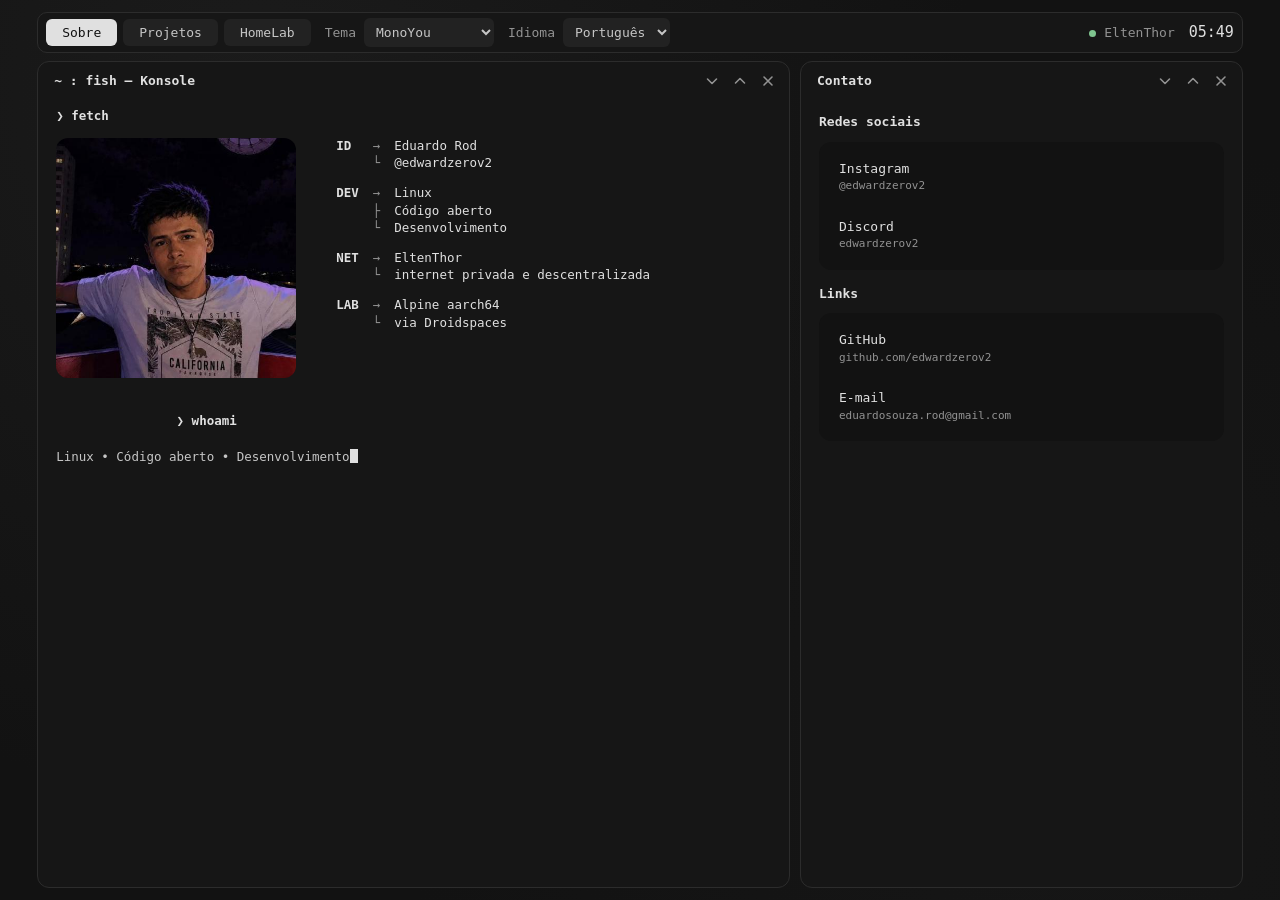
==== commit 2a57ea6d: "refactor: update portfolio design and content" ====
--- a/index.html
+++ b/index.html
@@ -19,25 +19,33 @@
 
         <header class="header">
 
-            <nav class="tabs" aria-label="Navegação principal">
+            <nav class="tabs" aria-label="Navegação principal" data-i18n-aria="nav.label">
 
-                <button class="tab active" data-page="about">Sobre</button>
-                <button class="tab" data-page="projects">Projetos</button>
-                <button class="tab" data-page="homelab">HomeLab</button>
+                <button class="tab active" data-page="about" data-i18n="nav.about">Sobre</button>
+                <button class="tab" data-page="projects" data-i18n="nav.projects">Projetos</button>
+                <button class="tab" data-page="homelab" data-i18n="nav.homelab">HomeLab</button>
 
             </nav>
 
             <label class="theme-picker" for="theme-picker">
-                <span>Tema</span>
-                <select id="theme-picker" aria-label="Escolher tema">
+                <span data-i18n="picker.theme">Tema</span>
+                <select id="theme-picker" aria-label="Escolher tema" data-i18n-aria="picker.themeAria">
                     <option value="monoyou">MonoYou</option>
                     <option value="monoyou-warm">MonoYou Warm</option>
                     <option value="monoyou-cold">MonoYou Cold</option>
                 </select>
             </label>
 
+            <label class="language-picker" for="language-picker">
+                <span data-i18n="picker.language">Idioma</span>
+                <select id="language-picker" aria-label="Escolher idioma" data-i18n-aria="picker.languageAria">
+                    <option value="pt-BR">Português</option>
+                    <option value="en">English</option>
+                </select>
+            </label>
+
             <div class="tray">
-                <span class="net" title="Este site roda na EltenThor">EltenThor</span>
+                <span class="net" title="Este site roda na EltenThor" data-i18n-title="network.title">EltenThor</span>
                 <time class="clock" id="clock">--:--</time>
             </div>
 
--- a/css/themes.css
+++ b/css/themes.css
@@ -1,66 +1,66 @@
 :root {
     color-scheme: dark;
-    --background: #121214;
-    --background-glow-1: #1a1a1e;
-    --background-glow-2: #17171b;
-    --panel: #161618;
-    --surface: #1a1a1c;
-    --surface-2: #202023;
-    --surface-hover: #2a2a2e;
-    --surface-active: #d1d1d1;
-    --border: #2a2a2e;
-    --text: #c6c6c6;
-    --text-dim: #7d7d84;
-    --text-highlight: #dfe0e0;
-    --text-on-active: #161618;
-    --text-on-accent: #ffffff;
-    --accent: #1f3556;
-    --accent-text: #8fb4ec;
-    --ok: #7fc48f;
-    --warn: #e0b45c;
-    --file-icon: #c9c9cc;
+    --background: #121212;
+    --background-glow-1: #1B1B1B;
+    --background-glow-2: #161616;
+    --panel: #161616;
+    --surface: #1B1B1B;
+    --surface-2: #222222;
+    --surface-hover: #2C2C2C;
+    --surface-active: #E0E0E0;
+    --border: #2C2C2C;
+    --text: #C6C6C6;
+    --text-dim: #929292;
+    --text-highlight: #E0E0E0;
+    --text-on-active: #121212;
+    --text-on-accent: #121212;
+    --accent: #4A4A4A;
+    --accent-text: #E0E0E0;
+    --ok: #7FC48F;
+    --warn: #E0B45C;
+    --file-icon: #C6C6C6;
 }
 
 :root[data-theme="monoyou-warm"] {
-    --background: #171311;
-    --background-glow-1: #241b17;
-    --background-glow-2: #211a15;
-    --panel: #1d1916;
-    --surface: #24201c;
-    --surface-2: #2c2621;
-    --surface-hover: #382d25;
-    --surface-active: #e7d8c7;
-    --border: #3a3028;
-    --text: #d1c4b5;
-    --text-dim: #948474;
-    --text-highlight: #f0e4d4;
-    --text-on-active: #211a15;
-    --text-on-accent: #ffffff;
-    --accent: #56371f;
-    --accent-text: #e8b77e;
-    --ok: #9bc68d;
-    --warn: #e6ae62;
-    --file-icon: #d6b895;
+    --background: #121211;
+    --background-glow-1: #1B1A19;
+    --background-glow-2: #161514;
+    --panel: #161514;
+    --surface: #1B1A19;
+    --surface-2: #22211F;
+    --surface-hover: #2D2B28;
+    --surface-active: #E4E2DF;
+    --border: #2D2B28;
+    --text: #C8C5C1;
+    --text-dim: #A29E99;
+    --text-highlight: #E4E2DF;
+    --text-on-active: #121211;
+    --text-on-accent: #121211;
+    --accent: #514E49;
+    --accent-text: #E4E2DF;
+    --ok: #9BC68D;
+    --warn: #E6AE62;
+    --file-icon: #C8C5C1;
 }
 
 :root[data-theme="monoyou-cold"] {
-    --background: #10151b;
-    --background-glow-1: #18232e;
-    --background-glow-2: #151c26;
-    --panel: #141b23;
-    --surface: #19222c;
-    --surface-2: #202d39;
-    --surface-hover: #2a3948;
-    --surface-active: #d0e0ef;
-    --border: #293846;
-    --text: #c3d0dc;
-    --text-dim: #8191a2;
-    --text-highlight: #e1edf7;
-    --text-on-active: #131b23;
-    --text-on-accent: #ffffff;
-    --accent: #1f405b;
-    --accent-text: #8fc7ee;
-    --ok: #7fc9aa;
-    --warn: #e1bd70;
-    --file-icon: #c7d8e8;
+    --background: #111214;
+    --background-glow-1: #191A1D;
+    --background-glow-2: #151619;
+    --panel: #151619;
+    --surface: #191B1F;
+    --surface-2: #202226;
+    --surface-hover: #292C32;
+    --surface-active: #DDE0E5;
+    --border: #292C32;
+    --text: #C0C4CC;
+    --text-dim: #9298A3;
+    --text-highlight: #DDE0E5;
+    --text-on-active: #111214;
+    --text-on-accent: #111214;
+    --accent: #454A53;
+    --accent-text: #DDE0E5;
+    --ok: #7FC9AA;
+    --warn: #E1BD70;
+    --file-icon: #C0C4CC;
 }
--- a/css/style.css
+++ b/css/style.css
@@ -1,5 +1,5 @@
 :root {
-    --radius-win: 14px;
+    --radius-win: 12px;
     --gap: 10px;
 }
 
@@ -15,6 +15,9 @@
 
 body {
     min-height: 100vh;
+    min-height: 100dvh;
+    display: flex;
+    padding: 12px;
     background:
         radial-gradient(circle at 20% 10%, var(--background-glow-1) 0%, transparent 55%),
         radial-gradient(circle at 85% 90%, var(--background-glow-2) 0%, transparent 50%),
@@ -40,39 +43,47 @@
 }
 
 .app {
+    display: flex;
+    flex-direction: column;
     width: min(96%, 1400px);
     margin: auto;
-    padding-bottom: 16px;
+    min-height: calc(100vh - 24px);
+    min-height: calc(100dvh - 24px);
 }
 
 .header {
     display: flex;
     align-items: center;
-    padding: 12px 0;
-}
-
-.tabs {
-    display: flex;
-    gap: 6px;
-    padding: 6px;
+    gap: 10px;
+    flex: none;
+    margin-bottom: 8px;
+    padding: 5px 8px;
     background: var(--panel);
     border: 1px solid var(--border);
-    border-radius: 12px;
-}
-
-.theme-picker {
+    border-radius: 10px;
+}
+
+.tabs {
+    display: flex;
+    gap: 6px;
+    padding: 0;
+}
+
+.theme-picker,
+.language-picker {
     display: flex;
     align-items: center;
     gap: 8px;
-    margin-left: 14px;
-    color: var(--text-dim);
-}
-
-.theme-picker select {
-    border: 1px solid var(--border);
-    border-radius: 8px;
-    padding: 8px 10px;
-    background: var(--panel);
+    margin-left: 4px;
+    color: var(--text-dim);
+}
+
+.theme-picker select,
+.language-picker select {
+    border: 0;
+    border-radius: 6px;
+    padding: 6px 8px;
+    background: var(--surface-2);
     color: var(--text);
     font: inherit;
     cursor: pointer;
@@ -84,7 +95,7 @@
     color: var(--text);
     font-family: inherit;
     font-size: inherit;
-    padding: 8px 22px;
+    padding: 6px 16px;
     border-radius: 6px;
     cursor: pointer;
     transition: .2s ease;
@@ -113,7 +124,16 @@
 }
 
 .page {
+    display: flex;
+    flex: 1;
+    min-height: 0;
     animation: page-in .25s ease;
+}
+
+.content {
+    display: flex;
+    flex: 1;
+    min-height: 0;
 }
 
 @keyframes page-in {
@@ -124,6 +144,8 @@
 .tile {
     display: grid;
     gap: var(--gap);
+    width: 100%;
+    min-height: 100%;
 }
 
 .tile.about    { grid-template-columns: minmax(0, 1.7fr) minmax(280px, 1fr); align-items: stretch; }
@@ -136,8 +158,8 @@
     display: flex;
     flex-direction: column;
     min-width: 0;
-    min-height: 500px;
-    background: var(--surface);
+    min-height: 0;
+    background: var(--panel);
     border: 1px solid var(--border);
     border-radius: var(--radius-win);
     overflow: hidden;
@@ -154,23 +176,20 @@
 }
 
 .win-title {
-    display: grid;
-    grid-template-columns: 1fr auto 1fr;
-    align-items: center;
+    display: flex;
+    align-items: center;
+    justify-content: space-between;
     padding: 8px 10px 8px 16px;
     color: var(--text-highlight);
     font-weight: 600;
 }
 
 .win-title h2 {
-    grid-column: 2;
     font-size: 13px;
     font-weight: 600;
 }
 
 .win-controls {
-    grid-column: 3;
-    justify-self: end;
     display: flex;
     align-items: center;
     gap: 6px;
@@ -198,14 +217,36 @@
 .toolbar {
     display: flex;
     align-items: center;
-    gap: 22px;
-    padding: 6px 18px 14px;
-    color: var(--text-dim);
-    border-bottom: 1px solid var(--border);
+    gap: 16px;
+    min-height: 42px;
+    padding: 6px 12px;
+    color: var(--text-dim);
+    background: var(--panel);
 }
 
 .toolbar span:first-child {
     color: var(--text);
+}
+
+.tile.projects .toolbar span:first-child {
+    padding: 2px 4px;
+}
+
+.tile.projects .toolbar span:nth-child(2) {
+    flex: 1;
+    padding: 2px 4px;
+}
+
+.tile.projects .win-title {
+    background: var(--panel);
+}
+
+.tile.projects .toolbar {
+    min-height: 34px;
+    margin: 8px 18px 0 220px;
+    padding: 5px 10px;
+    background: var(--background);
+    border-radius: 12px;
 }
 
 .term {
@@ -232,7 +273,6 @@
     aspect-ratio: 1;
     object-fit: cover;
     border-radius: 12px;
-    border: 1px solid var(--border);
     display: block;
 }
 
@@ -267,8 +307,8 @@
 }
 
 .list {
-    background: var(--panel);
-    border-radius: 10px;
+    background: var(--background);
+    border-radius: 12px;
     padding: 6px;
     margin-bottom: 14px;
 }
@@ -335,9 +375,35 @@
     flex: 1;
 }
 
+.tile.projects .files {
+    padding: 0 18px 14px;
+}
+
 .places {
-    padding: 14px 10px;
-    border-right: 1px solid var(--border);
+    padding: 8px 0;
+}
+
+.file-list {
+    display: flex;
+    flex-direction: column;
+    flex: 1;
+    min-width: 0;
+    min-height: 0;
+    overflow: hidden;
+    background: var(--background);
+    border-radius: 12px;
+}
+
+.file-content {
+    display: flex;
+    flex-direction: column;
+    min-width: 0;
+    min-height: 0;
+    margin: 4px 0 0 12px;
+}
+
+.file-list[hidden] {
+    display: none;
 }
 
 .places h3 {
@@ -374,27 +440,21 @@
 }
 
 .file-head {
-    border-bottom: 1px solid var(--border);
     color: var(--text-highlight);
     font-weight: 600;
+    margin: 4px 8px;
 }
 
 .file-row {
     color: var(--text);
     text-decoration: none;
     border-radius: 8px;
-    border: 1px solid transparent;
-    margin: 2px 6px;
+    margin: 4px 8px;
 }
 
 a.file-row:hover {
     background: var(--surface-2);
     text-decoration: none;
-}
-
-a.file-row:focus-visible {
-    border-color: var(--text-highlight);
-    outline: none;
 }
 
 .file-row .name {
@@ -426,7 +486,7 @@
 .status {
     padding: 8px 16px;
     color: var(--text-dim);
-    border-top: 1px solid var(--border);
+    margin-top: auto;
 }
 
 .tabs-inner {
@@ -440,10 +500,7 @@
 
 .service {
     padding: 12px 0 16px;
-    border-bottom: 1px solid var(--border);
-}
-
-.service:last-child { border-bottom: none; }
+}
 
 .service header {
     display: flex;
@@ -508,6 +565,8 @@
 
     .files { grid-template-columns: 1fr; }
     .places { display: none; }
+    .tile.projects .toolbar { margin-left: 18px; }
+    .file-content { margin-left: 0; }
 
     .file-head,
     .file-row { grid-template-columns: 1fr 110px; }
@@ -527,7 +586,14 @@
         margin-left: 0;
     }
 
-    .theme-picker select { flex: 1; }
+    .language-picker {
+        order: 4;
+        width: 100%;
+        margin-left: 0;
+    }
+
+    .theme-picker select,
+    .language-picker select { flex: 1; }
 }
 
 @media (prefers-reduced-motion: reduce) {
